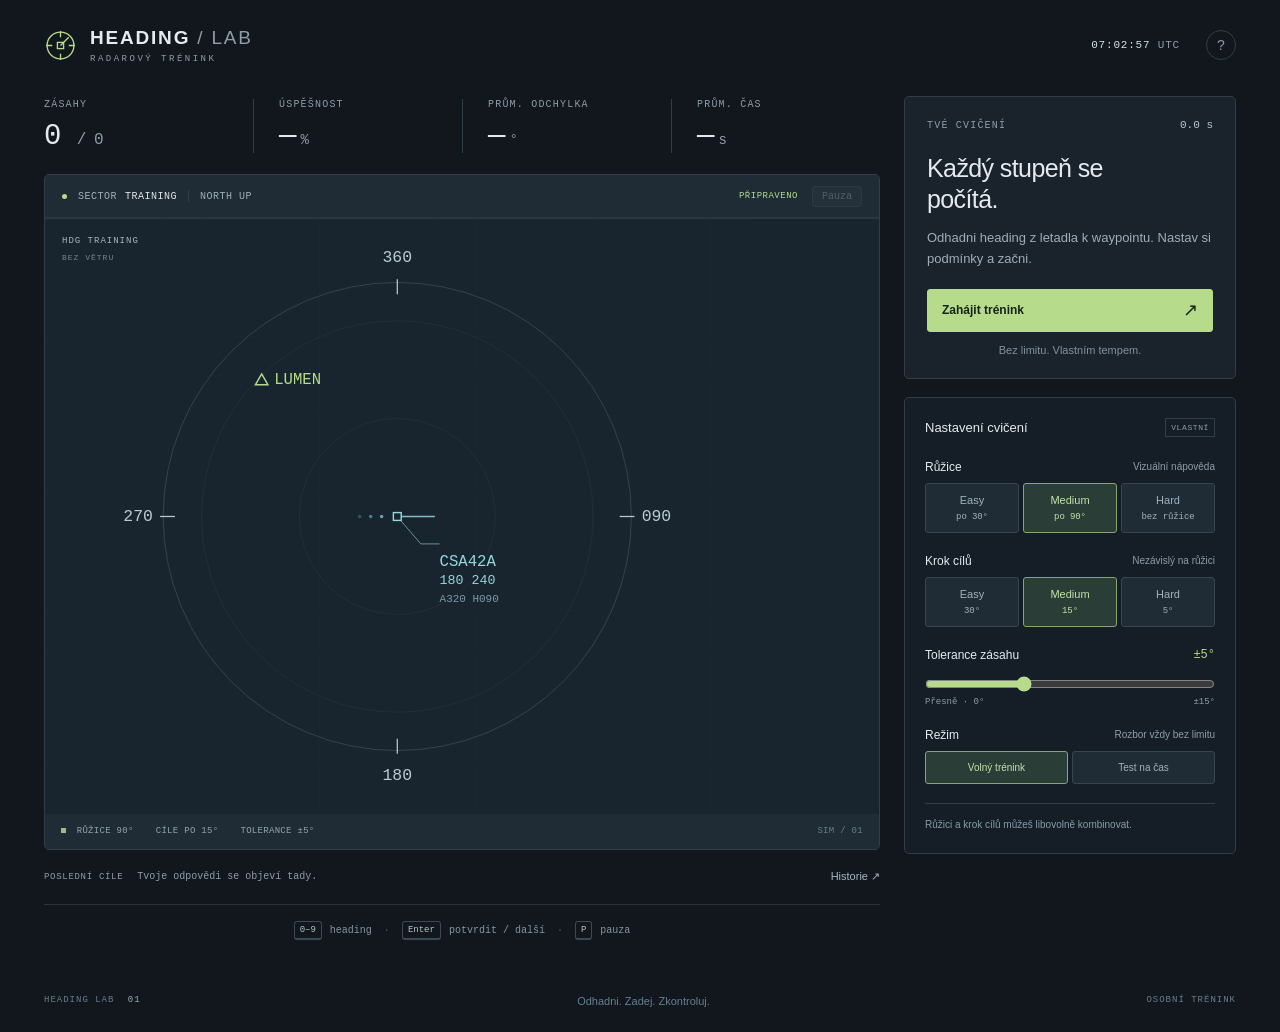
==== index.html @ 4c80f011 "Add files via upload" ====
<!doctype html>
<html lang="cs">
<head>
  <meta charset="utf-8">
  <meta name="viewport" content="width=device-width, initial-scale=1">
  <meta name="theme-color" content="#131a20">
  <meta name="description" content="Osobní radarový trénink odhadu headingů. Nezávisle nastavitelná růžice, krok cílů a tolerance zásahu.">
  <title>Heading Lab — radarový trénink</title>
  <link rel="icon" href="./favicon.svg" type="image/svg+xml">
  <link rel="stylesheet" href="./styles.css">
  <script defer src="./engine.js"></script>
  <script defer src="./app.js"></script>
</head>
<body>
  <header class="app-header">
    <a class="brand" href="./" aria-label="Heading Lab — úvod">
      <svg viewBox="0 0 32 32" aria-hidden="true"><circle cx="16" cy="16" r="13"/><path d="M16 2v6M30 16h-6M16 30v-6M2 16h6M16 16l8-8"/><rect x="13" y="13" width="6" height="6"/></svg>
      <span>HEADING<span class="brand-light"> / LAB</span><small>RADAROVÝ TRÉNINK</small></span>
    </a>
    <div class="header-right"><span class="utc"><span id="utc">00:00:00</span> UTC</span><button class="icon-button" id="help-button" aria-label="Jak hrát" title="Jak hrát">?</button></div>
  </header>

  <main class="workspace">
    <section class="radar-column" aria-label="Radar a průběžné výsledky">
      <div class="metrics" aria-label="Statistiky cvičení">
        <div class="metric"><span>ZÁSAHY</span><strong id="hits">0 <em>/ 0</em></strong></div>
        <div class="metric"><span>ÚSPĚŠNOST</span><strong id="accuracy">—<small>%</small></strong></div>
        <div class="metric"><span>PRŮM. ODCHYLKA</span><strong id="mean-error">—<small>°</small></strong></div>
        <div class="metric"><span>PRŮM. ČAS</span><strong id="mean-time">—<small>s</small></strong></div>
      </div>

      <div class="radar-panel">
        <div class="radar-toolbar"><div class="scope-title"><span class="status-dot"></span> SECTOR <b>TRAINING</b><span class="toolbar-divider"></span><span>NORTH UP</span></div><div class="radar-actions"><span id="phase-badge">PŘIPRAVENO</span><button id="pause-button" class="small-button" disabled>Pauza</button></div></div>
        <div class="time-track"><div id="time-fill"></div></div>
        <div class="scope" id="scope">
          <div class="scope-note">HDG TRAINING<span>BEZ VĚTRU</span></div>
          <svg id="radar" viewBox="0 0 900 760" role="img" aria-label="Radarový obraz. Letadlo uprostřed a cílový waypoint.">
            <defs>
              <pattern id="radar-grid" width="50" height="50" patternUnits="userSpaceOnUse"><path d="M50 0H0V50" fill="none" stroke="#26333d" stroke-width=".6"/></pattern>
            </defs>
            <rect width="900" height="760" fill="url(#radar-grid)" opacity=".4"/>
            <g id="range-rings" fill="none" stroke="#34414a" stroke-width="1" opacity=".45"><circle cx="450" cy="380" r="125"/><circle cx="450" cy="380" r="250"/></g>
            <g id="rose"></g>
            <g id="solution"></g>
            <g id="waypoint"></g>
            <g id="aircraft"></g>
          </svg>
          <div class="scope-legend" id="scope-legend" hidden><span><i class="correct-line"></i>Správný heading</span><span id="user-legend"><i class="user-line"></i>Tvůj heading</span></div>
          <div class="pause-overlay" id="pause-overlay" hidden><span class="pause-symbol">Ⅱ</span><h2>Chvilka pauzy.</h2><p>Čas stojí. Pokračuj, až budeš chtít.</p><button class="primary" id="resume-button">Pokračovat v tréninku</button></div>
        </div>
        <div class="radar-footer"><span><i class="tiny-square"></i> <b id="config-rose">RŮŽICE 90°</b></span><span id="config-step">CÍLE PO 15°</span><span id="config-tolerance">TOLERANCE ±5°</span><span class="radar-footer-right">SIM / 01</span></div>
      </div>

      <div class="recent-bar"><span>POSLEDNÍ CÍLE</span><div id="recent-answers"><span class="muted">Tvoje odpovědi se objeví tady.</span></div><button class="text-button" id="history-button">Historie ↗</button></div>
      <p class="keyboard-note"><kbd>0–9</kbd> heading <span>·</span> <kbd>Enter</kbd> potvrdit / další <span>·</span> <kbd>P</kbd> pauza</p>
    </section>

    <aside class="control-column" aria-label="Ovládání a nastavení">
      <section class="command-panel">
        <div class="panel-eyebrow"><span id="round-label">TVÉ CVIČENÍ</span><span class="live-clock" id="round-clock">00.0 s</span></div>
        <h1 id="task-title">Každý stupeň se počítá.</h1>
        <p class="task-copy" id="task-copy">Odhadni heading z letadla k waypointu. Nastav si podmínky a začni.</p>
        <div id="answer-area" hidden>
          <label class="input-label" for="heading-input">ZADEJ HEADING</label>
          <div class="heading-field"><span>HDG</span><input id="heading-input" type="text" inputmode="numeric" pattern="[0-9]*" maxlength="3" autocomplete="off" spellcheck="false" placeholder="–––" aria-describedby="input-error" aria-label="Heading od 000 do 360 stupňů"><span class="degree">°</span></div>
          <div class="input-error" id="input-error" aria-live="polite"></div>
          <div class="keypad" id="keypad" aria-label="Číselná klávesnice">
            <button data-key="1">1</button><button data-key="2">2</button><button data-key="3">3</button><button data-key="4">4</button><button data-key="5">5</button><button data-key="6">6</button><button data-key="7">7</button><button data-key="8">8</button><button data-key="9">9</button><button data-key="clear" class="key-special" aria-label="Vymazat heading">CLR</button><button data-key="0">0</button><button data-key="backspace" class="key-special" aria-label="Smazat poslední číslici">⌫</button>
          </div>
        </div>
        <div class="feedback" id="feedback" role="status" hidden></div>
        <button class="primary main-action" id="main-action">Zahájit trénink <span>↗</span></button>
        <button class="text-button end-action" id="end-button" hidden>Ukončit cvičení</button>
        <p class="start-note" id="start-note">Bez limitu. Vlastním tempem.</p>
      </section>

      <section class="settings-panel">
        <div class="settings-heading"><h2>Nastavení cvičení</h2><span id="settings-status">VLASTNÍ</span></div>
        <fieldset id="settings-fields">
          <legend class="sr-only">Nastavení pro další cvičení</legend>
          <div class="setting"><div class="setting-label">Růžice <span>Vizuální nápověda</span></div><div class="segments" role="group" aria-label="Obtížnost růžice"><button data-setting="rose" data-value="30" aria-pressed="false">Easy<small>po 30°</small></button><button data-setting="rose" data-value="90" aria-pressed="true">Medium<small>po 90°</small></button><button data-setting="rose" data-value="0" aria-pressed="false">Hard<small>bez růžice</small></button></div></div>
          <div class="setting"><div class="setting-label">Krok cílů <span>Nezávislý na růžici</span></div><div class="segments" role="group" aria-label="Jemnost cílů"><button data-setting="step" data-value="30" aria-pressed="false">Easy<small>30°</small></button><button data-setting="step" data-value="15" aria-pressed="true">Medium<small>15°</small></button><button data-setting="step" data-value="5" aria-pressed="false">Hard<small>5°</small></button></div></div>
          <div class="setting tolerance-setting"><label class="setting-label" for="tolerance">Tolerance zásahu <output id="tolerance-output" for="tolerance">±5°</output></label><input id="tolerance" type="range" min="0" max="15" step="1" value="5"><div class="range-labels"><span>Přesně · 0°</span><span>±15°</span></div></div>
          <div class="setting"><div class="setting-label">Režim <span>Rozbor vždy bez limitu</span></div><div class="segments mode-segments" role="group" aria-label="Herní režim"><button data-setting="mode" data-value="practice" aria-pressed="true">Volný trénink</button><button data-setting="mode" data-value="timed" aria-pressed="false">Test na čas</button></div><div id="duration-setting" hidden><label for="duration">Čas na odpovídání</label><select id="duration"><option value="60">60 sekund</option><option value="120" selected>120 sekund</option><option value="180">180 sekund</option></select></div></div>
        </fieldset>
        <p class="settings-footnote" id="settings-note">Růžici a krok cílů můžeš libovolně kombinovat.</p>
      </section>
    </aside>
  </main>
  <footer class="app-footer"><span>HEADING LAB <b>01</b></span><span>Odhadni. Zadej. Zkontroluj.</span><span>OSOBNÍ TRÉNINK</span></footer>

  <dialog id="help-dialog" class="modal"><div class="modal-heading"><span class="panel-eyebrow">BRIEFING</span><button class="icon-button close-dialog" aria-label="Zavřít nápovědu">×</button></div><h2>Odhad headingu.<br>V radarovém prostředí.</h2><p>Letadlo je vždy uprostřed, sever je nahoře. Tvým úkolem je určit heading od letadla k zelenému waypointu. Počítáme s bezvětřím: heading se shoduje se směrem k bodu.</p><ol><li>Nastav si zvlášť <b>růžici</b>, <b>krok cílů</b> a <b>toleranci</b>.</li><li>Zadej kurz <b>000–360°</b> a stiskni <b>Enter</b>. Sever můžeš zadat jako 000 i 360.</li><li>Porovnej zelenou spojnici s červeným směrem své odpovědi. Dalším Enterem pokračuj.</li></ol><p>V testu na čas ubíhá limit jen při odpovídání. Během rozboru, pauzy a po přepnutí do jiné karty se zastaví. Nezodpovězený cíl při vypršení času je chyba.</p><div class="help-colors"><span class="cyan">□ letadlo a jeho aktuální vektor</span><span class="green">△ cílový waypoint</span></div><p class="muted small-copy">Waypointy a letová data jsou cvičné. Vektor letadla znázorňuje jeho současný směr; hledáš nový heading k waypointu.</p></dialog>
  <dialog id="results-dialog" class="modal results-modal"><div class="modal-heading"><span class="panel-eyebrow" id="results-eyebrow">DEBRIEFING</span><button class="icon-button close-dialog" aria-label="Zavřít výsledky">×</button></div><h2 id="results-title">Hotovo pro dnešek.</h2><div id="results-content"></div></dialog>
</body>
</html>
---- styles.css ----
@charset "UTF-8";
:root{color-scheme:dark;--bg:#11171d;--panel:#1a232c;--panel-raised:#202c36;--radar:#19252e;--border:#303e48;--muted:#8d9da9;--text:#e4eaf0;--green:#b5db8b;--cyan:#95d8e0;--red:#fb8f91;--mono:"SFMono-Regular",Consolas,"Liberation Mono",monospace;--sans:Inter,-apple-system,BlinkMacSystemFont,"Segoe UI",sans-serif}
*{box-sizing:border-box}body{margin:0;background:var(--bg);color:var(--text);font-family:var(--sans);font-size:14px}button,input,select{font:inherit}button{cursor:pointer}button:disabled{cursor:default;opacity:.38}button,a,input,select{touch-action:manipulation}button{color:inherit}button:focus-visible,a:focus-visible,input:focus-visible,select:focus-visible{outline:2px solid var(--cyan);outline-offset:4px}button{transition:background .15s,border-color .15s}button:hover:not(:disabled){filter:brightness(1.12)}[hidden]{display:none!important}.app-header{height:90px;max-width:1560px;padding:0 44px;margin:auto;display:flex;align-items:center;justify-content:space-between}.brand{display:flex;gap:13px;align-items:center;text-decoration:none;color:var(--text);font-size:19px;font-weight:700;letter-spacing:1.8px}.brand>svg{width:33px;height:33px;stroke:var(--green);fill:none;stroke-width:1.3}.brand-light{font-weight:400;color:var(--muted)}.brand small{display:block;margin-top:5px;font-family:var(--mono);font-size:9px;letter-spacing:2.5px;color:var(--muted);font-weight:400}.header-right{display:flex;align-items:center;gap:26px}.utc{font:11px var(--mono);color:var(--muted);letter-spacing:.8px}.utc span{color:#d6e0e6}.icon-button{display:grid;place-items:center;background:transparent;border:1px solid var(--border);border-radius:50%;width:30px;height:30px;font-size:14px;color:var(--muted)}.workspace{display:grid;grid-template-columns:minmax(0,1fr) 332px;gap:24px;max-width:1560px;margin:auto;padding:6px 44px 0;align-items:start}.metrics{display:grid;grid-template-columns:repeat(4,1fr);margin:0 0 21px;padding:3px 0 0}.metric{padding-left:25px;border-left:1px solid var(--border)}.metric:first-child{padding-left:0;border:0}.metric>span{font:10px var(--mono);letter-spacing:1.2px;color:var(--muted);display:block;margin-bottom:10px}.metric strong{font:29px var(--mono);letter-spacing:-1px;font-weight:400}.metric strong em{font-size:16px;color:var(--muted);font-style:normal}.metric small{font-size:14px;color:var(--muted);margin-left:5px}.radar-panel{border:1px solid var(--border);border-radius:5px;overflow:hidden;background:var(--radar)}.radar-toolbar{display:flex;align-items:center;justify-content:space-between;gap:10px;min-height:42px;padding:7px 17px;background:#202c35;font:10px var(--mono);letter-spacing:.5px;color:#9fafba}.scope-title{display:flex;align-items:center;gap:8px}.scope-title b{color:#dce6ec;font-weight:400}.toolbar-divider{height:12px;width:1px;background:var(--border);margin:0 3px}.status-dot{width:5px;height:5px;background:var(--green);display:inline-block;border-radius:50%;margin-right:3px}.radar-actions{display:flex;align-items:center;gap:14px}#phase-badge{font-size:9px;color:var(--green)}.small-button{background:#2c3a44;border:1px solid #45535c;padding:4px 9px;border-radius:3px;font-size:10px;letter-spacing:0}.time-track{height:2px;background:#293840}.time-track>div{height:100%;background:var(--green);width:0;transition:width .1s linear}.time-track>div.warning{background:var(--red)}.scope{position:relative;aspect-ratio:900/760;max-height:calc(100vh - 305px);min-height:410px;overflow:hidden;background:var(--radar)}#radar{display:block;width:100%;height:100%}.scope-note{position:absolute;left:17px;top:17px;font:9px var(--mono);letter-spacing:1px;color:#a7b4bd;z-index:1}.scope-note span{display:block;color:#738691;margin-top:7px;font-size:8px}.scope-legend{position:absolute;bottom:17px;left:18px;display:flex;gap:20px;color:#b6c4cc;font:10px var(--mono)}.scope-legend span{display:flex;align-items:center;gap:7px}.scope-legend i{width:18px;display:inline-block}.correct-line{border-top:2px solid var(--green)}.user-line{border-top:2px dashed var(--red)}.radar-footer{min-height:35px;background:#202c35;display:flex;align-items:center;gap:22px;padding:8px 16px;color:#91a4af;font:9px var(--mono);letter-spacing:.3px}.radar-footer b{font-weight:400}.radar-footer-right{margin-left:auto;color:#697e89}.tiny-square{width:5px;height:5px;display:inline-block;background:#9bbd84;margin-right:5px}.recent-bar{display:flex;gap:14px;align-items:center;min-height:55px;border-bottom:1px solid #27333c;padding:9px 0;font:9px var(--mono);color:var(--muted);letter-spacing:.7px}.recent-bar>span{white-space:nowrap}.recent-bar>.text-button{margin-left:auto;flex-shrink:0;font-family:var(--sans);letter-spacing:0;font-size:11px}#recent-answers{display:flex;gap:6px;flex-wrap:wrap;align-items:center;min-width:0}.answer-chip{border:1px solid #3c5947;color:var(--green);padding:5px 6px;border-radius:3px;font-size:10px;letter-spacing:0}.answer-chip.miss{border-color:#654749;color:var(--red)}#recent-answers>.muted{font-size:10px;letter-spacing:0}.text-button{background:none;border:0;color:#a5b8c4;padding:4px 0}.keyboard-note{display:flex;align-items:center;justify-content:center;gap:8px;font:10px var(--mono);color:#8396a3;margin:16px 0}.keyboard-note>span{color:#4b5e6b;margin:0 4px}kbd{font:9px var(--mono);border:1px solid #394a55;border-bottom-width:2px;border-radius:3px;padding:3px 5px;color:#b6c3cb}.control-column{padding-top:0}.command-panel{background:var(--panel);border:1px solid var(--border);border-radius:5px;padding:22px}.panel-eyebrow{font:10px var(--mono);letter-spacing:1.2px;color:var(--muted);display:flex;justify-content:space-between;gap:10px;align-items:center}.live-clock{font-size:11px;color:#b5c7d1;letter-spacing:0}.command-panel h1{font-size:25px;font-weight:500;line-height:1.24;letter-spacing:-.6px;margin:22px 0 12px;max-width:240px}.task-copy{color:#9eadb8;font-size:13px;line-height:1.65;margin:0 0 19px}.task-copy b{color:var(--green);font-family:var(--mono);font-weight:500}.input-label{font:9px var(--mono);letter-spacing:1px;color:var(--muted);display:block;margin:17px 0 9px}.heading-field{display:flex;align-items:center;border:1px solid #536776;background:#121e27;border-radius:3px;min-height:77px;padding:7px 13px;color:#8198a8}.heading-field:focus-within{border-color:var(--cyan);box-shadow:0 0 0 1px #95d8e01a}.heading-field>span:first-child{font:11px var(--mono);letter-spacing:1px}.heading-field input{width:100%;min-width:0;appearance:none;background:transparent;border:0;color:var(--text);font:45px var(--mono);letter-spacing:5px;text-align:right;padding:0 8px 0 2px;outline:none}.heading-field input:focus-visible{outline:none}.heading-field input::placeholder{color:#506574;opacity:1}.degree{font:26px var(--mono);align-self:flex-start;margin-top:9px}.input-error{font-size:11px;color:var(--red);min-height:21px;padding-top:4px}.keypad{display:grid;grid-template-columns:repeat(3,1fr);gap:5px;margin-bottom:14px}.keypad button{height:40px;background:#25333e;border:1px solid #3b4c59;border-radius:3px;font:16px var(--mono);color:#d3e0e9}.keypad button:active{background:#3c5261}.keypad .key-special{color:#91a8b7;font-size:11px}.primary{border:1px solid var(--green);border-radius:3px;background:var(--green);color:#182416;font-size:12px;font-weight:650;min-height:43px;padding:11px 14px}.main-action{display:flex;width:100%;justify-content:space-between;align-items:center;gap:8px}.main-action span{font-size:18px;line-height:16px;font-weight:400}.start-note{text-align:center;color:#8092a0;font-size:11px;margin:12px 0 0}.end-action{display:block;margin:12px auto 0;font-size:11px;color:#91a3b0}.settings-panel{margin-top:18px;border:1px solid var(--border);border-radius:5px;background:#151e26;padding:20px}.settings-heading{display:flex;justify-content:space-between;align-items:center;margin-bottom:23px}.settings-heading h2{font-size:13px;font-weight:500;margin:0}.settings-heading>span{font:8px var(--mono);color:var(--muted);border:1px solid var(--border);padding:4px 5px;letter-spacing:.6px}fieldset{min-width:0;border:0;margin:0;padding:0}fieldset:disabled{opacity:.5}.setting{margin-bottom:21px}.setting:last-child{margin-bottom:0}.setting-label{display:flex;align-items:center;justify-content:space-between;gap:5px;font-size:12px;font-weight:500;margin-bottom:9px}.setting-label>span{font-size:10px;font-weight:400;color:var(--muted)}.segments{display:grid;grid-template-columns:repeat(3,1fr);gap:4px}.segments button{background:#202c35;border:1px solid #364651;border-radius:3px;padding:10px 3px;font-size:11px;color:#a0b1bd;font-weight:500}.segments button small{display:block;font:9px var(--mono);font-weight:400;margin-top:6px;letter-spacing:-.1px;white-space:nowrap}.segments button[aria-pressed=true]{background:#2a3d37;border-color:#88a475;color:#c4e2a8}.mode-segments{grid-template-columns:repeat(2,1fr)}.mode-segments button{padding:10px 4px;font-size:10px}.setting-label output{font:12px var(--mono);color:var(--green)}input[type=range]{accent-color:var(--green);width:100%;height:16px;margin:5px 0;cursor:pointer}.range-labels{display:flex;justify-content:space-between;font:9px var(--mono);color:var(--muted)}.settings-footnote{font-size:10px;line-height:1.6;color:#889ba8;margin:19px 0 0;border-top:1px solid var(--border);padding-top:13px}#duration-setting{display:flex;justify-content:space-between;align-items:center;margin-top:12px;font-size:10px;color:var(--muted)}select{border:1px solid #40515d;border-radius:3px;background:#202c35;color:var(--text);font-size:11px;padding:5px}.app-footer{max-width:1560px;margin:20px auto 0;padding:19px 44px 25px;display:flex;justify-content:space-between;font:9px var(--mono);letter-spacing:1px;color:#677e8d}.app-footer b{font-weight:400;color:#9aafb9;margin-left:7px}.app-footer>span:nth-child(2){font:11px var(--sans);letter-spacing:0}.feedback{background:#22372e;border:1px solid #456143;border-radius:3px;padding:14px;margin:18px 0 15px}.feedback.miss{background:#342a2e;border-color:#6c484e}.feedback-title{color:var(--green);display:flex;align-items:center;justify-content:space-between;font-size:13px;font-weight:500}.feedback.miss .feedback-title{color:var(--red)}.feedback-values{display:flex;gap:28px;margin-top:14px}.feedback-values span{color:#adbdb9;font:9px var(--mono);display:block}.feedback-values strong{font:24px var(--mono);display:block;color:#d7e6dc;font-weight:400;margin-top:5px}.feedback-values .wrong{color:var(--red)}.feedback-description{font-size:11px;line-height:1.5;color:#abbcaf;margin:12px 0 0}.feedback.miss .feedback-description{color:#c7b4b8}.pause-overlay{position:absolute;inset:0;background:#14212af2;backdrop-filter:blur(7px);z-index:3;display:flex;align-items:center;justify-content:center;flex-direction:column;text-align:center;padding:20px}.pause-overlay h2{font-size:24px;font-weight:400;margin:18px 0 0}.pause-overlay p{font-size:12px;color:var(--muted);margin:10px 0 23px}.pause-symbol{font:30px var(--mono);color:var(--green)}.muted{color:var(--muted)}.green{color:var(--green)}.cyan{color:var(--cyan)}.small-copy{font-size:11px!important}.sr-only{position:absolute;width:1px;height:1px;padding:0;margin:-1px;overflow:hidden;clip:rect(0,0,0,0);white-space:nowrap;border:0}.modal{color:var(--text);background:#1b2731;border:1px solid #4d606c;border-radius:6px;max-width:570px;width:calc(100% - 32px);padding:27px 30px;max-height:88vh;box-shadow:0 20px 100px #0005}.modal::backdrop{background:#071017bd;backdrop-filter:blur(4px)}.modal-heading{display:flex;align-items:center;justify-content:space-between}.modal h2{font-size:29px;font-weight:500;letter-spacing:-.7px;line-height:1.25;margin:20px 0}.modal p,.modal li{font-size:13px;line-height:1.8;color:#aebfc9}.modal b{color:#dfe8ee;font-weight:500}.modal ol{padding-left:21px}.modal li{padding-left:4px;margin-bottom:7px}.help-colors{display:flex;gap:15px;flex-wrap:wrap;font:10px var(--mono);padding:10px 0}.result-metrics{display:grid;grid-template-columns:repeat(2,1fr);gap:12px;margin:21px 0}.result-metric{border:1px solid var(--border);border-radius:4px;padding:17px}.result-metric>span{display:block;font:9px var(--mono);color:var(--muted);letter-spacing:.5px}.result-metric strong{display:block;font:28px var(--mono);margin-top:9px;font-weight:400}.result-metrics small{font-size:13px;color:var(--muted)}.results-config{font:10px var(--mono);color:#a0b5bf;line-height:1.8;margin-top:16px}.table-wrap{max-height:220px;overflow:auto;margin:20px 0}.result-table{width:100%;border-collapse:collapse;text-align:left;font:11px var(--mono)}.result-table th{position:sticky;top:0;background:#1b2731;font-weight:400;color:var(--muted);font-size:9px}.result-table td,.result-table th{padding:9px 5px;border-bottom:1px solid var(--border)}.result-table td:last-child,.result-table th:last-child{text-align:right}.result-table .hit{color:var(--green)}.result-table .miss{color:var(--red)}.results-modal .primary{width:100%;margin-top:5px}.history-row{border:1px solid var(--border);padding:16px;margin:11px 0;border-radius:4px}.history-row>div{display:flex;justify-content:space-between;gap:10px}.history-row strong{font:17px var(--mono);font-weight:400;color:var(--green)}.history-row p{font-size:10px;line-height:1.6;margin:8px 0 0}.history-row time{font:10px var(--mono);color:var(--muted)}
@media(min-width:1500px){.workspace{grid-template-columns:minmax(0,1fr) 350px;gap:30px}.command-panel{padding:25px}.keypad button{height:43px}.scope{max-height:760px;min-height:450px}.settings-panel{padding:22px}}
@media(max-width:1100px){.app-header{padding:0 25px;height:78px}.workspace{padding:5px 25px 0;gap:18px;grid-template-columns:minmax(0,1fr) 306px}.command-panel{padding:18px}.settings-panel{padding:17px}.metric{padding-left:14px}.metric>span{font-size:8px;letter-spacing:.5px}.metric strong{font-size:25px}.radar-toolbar{padding:8px 11px}.scope-title{gap:5px;font-size:8px}.radar-actions{gap:7px}.radar-footer{gap:12px;font-size:8px;padding:9px}.radar-footer-right{display:none}.scope{min-height:420px;max-height:none;aspect-ratio:1}.keyboard-note{gap:5px;font-size:9px;flex-wrap:wrap}.recent-bar{flex-wrap:wrap;gap:8px}.recent-bar>span{font-size:8px}.app-footer{padding:18px 25px}.scope-legend{gap:14px;font-size:9px}.metric strong em{font-size:13px}}
@media(max-width:780px){.workspace{grid-template-columns:1fr;padding:3px 17px 0;gap:17px}.app-header{height:76px;padding:0 18px}.brand{font-size:16px;letter-spacing:1px;gap:10px}.brand small{font-size:8px;letter-spacing:2px}.brand>svg{width:29px;height:29px}.utc{font-size:9px}.header-right{gap:14px}.metrics{margin-bottom:16px}.metric>span{font-size:8px}.metric strong{font-size:24px}.metric small{font-size:11px;margin-left:3px}.scope{min-height:0;aspect-ratio:900/760}.radar-footer{gap:15px}.scope-note{top:12px;left:12px;font-size:8px}.scope-note span{font-size:7px}.radar-toolbar{min-height:38px}.keyboard-note{display:none}.control-column{display:grid;grid-template-columns:minmax(0,1fr) minmax(0,1fr);gap:15px}.settings-panel{margin-top:0;padding:18px}.command-panel{padding:19px}.command-panel h1{font-size:23px;margin-top:17px}.setting-label{font-size:11px}.setting-label>span{font-size:9px}.segments button{font-size:10px}.app-footer>span:last-child{display:none}.app-footer{margin-top:8px;padding:19px 18px}.recent-bar{min-height:48px}.scope-legend{bottom:12px;left:12px}}
@media(max-width:560px){.workspace{padding:3px 12px 0}.app-header{padding:0 15px;height:73px}.utc{display:none}.metrics{margin:0 2px 16px}.metric{padding-left:11px}.metric>span{font-size:7px;letter-spacing:.2px;white-space:nowrap;margin-bottom:8px}.metric strong{font-size:22px}.metric strong em{font-size:12px}.metric small{font-size:10px}.scope-title{gap:4px}.scope-title .toolbar-divider,.scope-title>span:last-child{display:none}.scope-note{font-size:7px;letter-spacing:.5px}.scope-note span{font-size:6px}.radar-toolbar{min-height:36px;padding:7px 10px}.radar-actions{font-size:8px;gap:8px}.small-button{font-size:9px;padding:4px 7px}.radar-footer{font-size:7px;gap:12px;padding:8px 10px}.control-column{display:block}.settings-panel{margin-top:15px;padding:21px}.command-panel{padding:22px}.command-panel h1{max-width:none;font-size:24px;margin:18px 0 9px}.task-copy{margin-bottom:15px}.heading-field{min-height:70px}.heading-field input{font-size:43px;letter-spacing:7px}.keypad button{height:43px}.keypad{gap:6px}.setting-label{font-size:12px}.setting-label>span{font-size:10px}.segments button{font-size:12px;padding:12px 4px}.segments button small{font-size:10px}.mode-segments button{font-size:11px}.scope-legend{font-size:7px;gap:12px;bottom:10px}.scope-legend i{width:14px}.scope-legend span{gap:5px}.feedback-values{gap:45px}.app-footer{font-size:8px;padding:17px 15px;letter-spacing:.5px}.app-footer>span:nth-child(2){font-size:10px}.modal{padding:22px}.modal h2{font-size:25px}.result-table{font-size:10px}.result-table td,.result-table th{padding:9px 3px}.recent-bar{gap:8px}.answer-chip{padding:4px;font-size:9px}.recent-bar>span{font-size:7px}#recent-answers{gap:4px}.recent-bar .text-button{font-size:10px}#recent-answers>.muted{font-size:9px}.recent-bar>span{margin-right:0}.pause-overlay h2{font-size:21px}.pause-overlay p{font-size:10px}}
@media(max-width:560px){#rose text{font-size:25px}#waypoint text{font-size:25px}#aircraft text{font-size:23px}#aircraft text:nth-last-child(2){font-size:20px}#aircraft text:last-child{font-size:17px}}
@media(prefers-reduced-motion:reduce){*{transition:none!important;scroll-behavior:auto!important}}
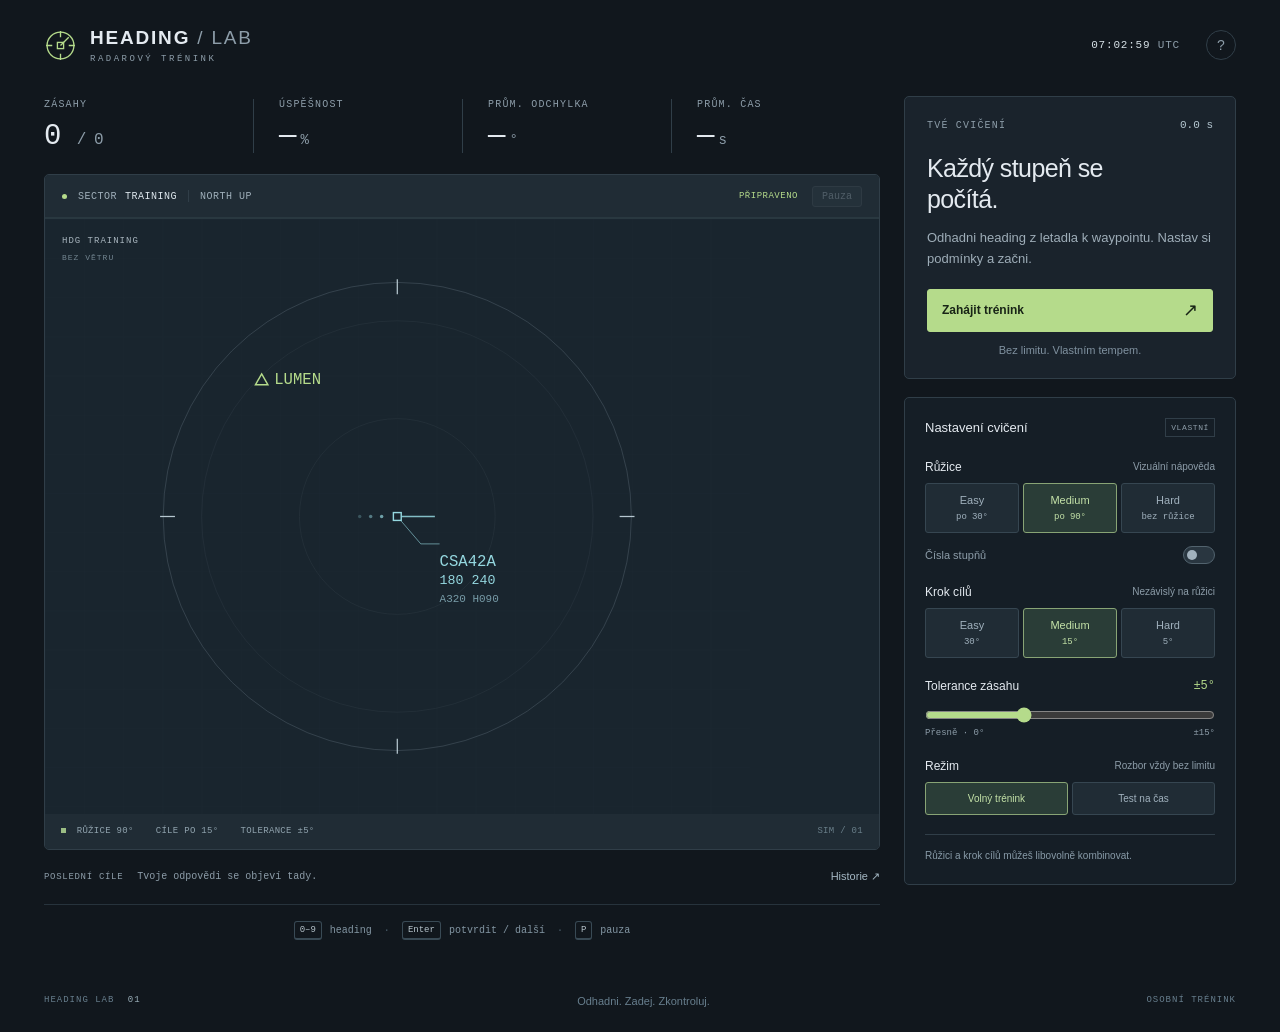
==== commit 2ada21a3: "Add files via upload" ====
--- a/index.html
+++ b/index.html
@@ -78,7 +78,7 @@
         <div class="settings-heading"><h2>Nastavení cvičení</h2><span id="settings-status">VLASTNÍ</span></div>
         <fieldset id="settings-fields">
           <legend class="sr-only">Nastavení pro další cvičení</legend>
-          <div class="setting"><div class="setting-label">Růžice <span>Vizuální nápověda</span></div><div class="segments" role="group" aria-label="Obtížnost růžice"><button data-setting="rose" data-value="30" aria-pressed="false">Easy<small>po 30°</small></button><button data-setting="rose" data-value="90" aria-pressed="true">Medium<small>po 90°</small></button><button data-setting="rose" data-value="0" aria-pressed="false">Hard<small>bez růžice</small></button></div></div>
+          <div class="setting"><div class="setting-label">Růžice <span>Vizuální nápověda</span></div><div class="segments" role="group" aria-label="Obtížnost růžice"><button data-setting="rose" data-value="30" aria-pressed="false">Easy<small>po 30°</small></button><button data-setting="rose" data-value="90" aria-pressed="true">Medium<small>po 90°</small></button><button data-setting="rose" data-value="0" aria-pressed="false">Hard<small>bez růžice</small></button></div><label class="rose-numbers-toggle"><span>Čísla stupňů</span><span class="switch-control"><input id="rose-numbers" type="checkbox" aria-label="Zobrazit čísla stupňů"><span class="switch-track" aria-hidden="true"></span></span></label></div>
           <div class="setting"><div class="setting-label">Krok cílů <span>Nezávislý na růžici</span></div><div class="segments" role="group" aria-label="Jemnost cílů"><button data-setting="step" data-value="30" aria-pressed="false">Easy<small>30°</small></button><button data-setting="step" data-value="15" aria-pressed="true">Medium<small>15°</small></button><button data-setting="step" data-value="5" aria-pressed="false">Hard<small>5°</small></button></div></div>
           <div class="setting tolerance-setting"><label class="setting-label" for="tolerance">Tolerance zásahu <output id="tolerance-output" for="tolerance">±5°</output></label><input id="tolerance" type="range" min="0" max="15" step="1" value="5"><div class="range-labels"><span>Přesně · 0°</span><span>±15°</span></div></div>
           <div class="setting"><div class="setting-label">Režim <span>Rozbor vždy bez limitu</span></div><div class="segments mode-segments" role="group" aria-label="Herní režim"><button data-setting="mode" data-value="practice" aria-pressed="true">Volný trénink</button><button data-setting="mode" data-value="timed" aria-pressed="false">Test na čas</button></div><div id="duration-setting" hidden><label for="duration">Čas na odpovídání</label><select id="duration"><option value="60">60 sekund</option><option value="120" selected>120 sekund</option><option value="180">180 sekund</option></select></div></div>
--- a/styles.css
+++ b/styles.css
@@ -6,4 +6,5 @@
 @media(max-width:780px){.workspace{grid-template-columns:1fr;padding:3px 17px 0;gap:17px}.app-header{height:76px;padding:0 18px}.brand{font-size:16px;letter-spacing:1px;gap:10px}.brand small{font-size:8px;letter-spacing:2px}.brand>svg{width:29px;height:29px}.utc{font-size:9px}.header-right{gap:14px}.metrics{margin-bottom:16px}.metric>span{font-size:8px}.metric strong{font-size:24px}.metric small{font-size:11px;margin-left:3px}.scope{min-height:0;aspect-ratio:900/760}.radar-footer{gap:15px}.scope-note{top:12px;left:12px;font-size:8px}.scope-note span{font-size:7px}.radar-toolbar{min-height:38px}.keyboard-note{display:none}.control-column{display:grid;grid-template-columns:minmax(0,1fr) minmax(0,1fr);gap:15px}.settings-panel{margin-top:0;padding:18px}.command-panel{padding:19px}.command-panel h1{font-size:23px;margin-top:17px}.setting-label{font-size:11px}.setting-label>span{font-size:9px}.segments button{font-size:10px}.app-footer>span:last-child{display:none}.app-footer{margin-top:8px;padding:19px 18px}.recent-bar{min-height:48px}.scope-legend{bottom:12px;left:12px}}
 @media(max-width:560px){.workspace{padding:3px 12px 0}.app-header{padding:0 15px;height:73px}.utc{display:none}.metrics{margin:0 2px 16px}.metric{padding-left:11px}.metric>span{font-size:7px;letter-spacing:.2px;white-space:nowrap;margin-bottom:8px}.metric strong{font-size:22px}.metric strong em{font-size:12px}.metric small{font-size:10px}.scope-title{gap:4px}.scope-title .toolbar-divider,.scope-title>span:last-child{display:none}.scope-note{font-size:7px;letter-spacing:.5px}.scope-note span{font-size:6px}.radar-toolbar{min-height:36px;padding:7px 10px}.radar-actions{font-size:8px;gap:8px}.small-button{font-size:9px;padding:4px 7px}.radar-footer{font-size:7px;gap:12px;padding:8px 10px}.control-column{display:block}.settings-panel{margin-top:15px;padding:21px}.command-panel{padding:22px}.command-panel h1{max-width:none;font-size:24px;margin:18px 0 9px}.task-copy{margin-bottom:15px}.heading-field{min-height:70px}.heading-field input{font-size:43px;letter-spacing:7px}.keypad button{height:43px}.keypad{gap:6px}.setting-label{font-size:12px}.setting-label>span{font-size:10px}.segments button{font-size:12px;padding:12px 4px}.segments button small{font-size:10px}.mode-segments button{font-size:11px}.scope-legend{font-size:7px;gap:12px;bottom:10px}.scope-legend i{width:14px}.scope-legend span{gap:5px}.feedback-values{gap:45px}.app-footer{font-size:8px;padding:17px 15px;letter-spacing:.5px}.app-footer>span:nth-child(2){font-size:10px}.modal{padding:22px}.modal h2{font-size:25px}.result-table{font-size:10px}.result-table td,.result-table th{padding:9px 3px}.recent-bar{gap:8px}.answer-chip{padding:4px;font-size:9px}.recent-bar>span{font-size:7px}#recent-answers{gap:4px}.recent-bar .text-button{font-size:10px}#recent-answers>.muted{font-size:9px}.recent-bar>span{margin-right:0}.pause-overlay h2{font-size:21px}.pause-overlay p{font-size:10px}}
 @media(max-width:560px){#rose text{font-size:25px}#waypoint text{font-size:25px}#aircraft text{font-size:23px}#aircraft text:nth-last-child(2){font-size:20px}#aircraft text:last-child{font-size:17px}}
+.rose-numbers-toggle{display:flex;align-items:center;justify-content:space-between;margin-top:13px;color:var(--muted);font-size:11px;cursor:pointer}.switch-control{position:relative;display:inline-block;width:32px;height:18px;flex-shrink:0}.switch-control input{position:absolute;inset:0;width:100%;height:100%;opacity:0;cursor:pointer;margin:0;z-index:1}.switch-track{display:block;width:100%;height:100%;border:1px solid #52636e;border-radius:12px;background:#293640}.switch-track:after{content:"";position:absolute;top:4px;left:4px;width:10px;height:10px;border-radius:50%;background:#a1b1bd;transition:transform .15s}.switch-control input:checked+.switch-track{background:#3b5740;border-color:var(--green)}.switch-control input:checked+.switch-track:after{transform:translateX(14px);background:var(--green)}.switch-control input:focus-visible+.switch-track{outline:2px solid var(--cyan);outline-offset:4px}.rose-numbers-toggle:has(input:disabled){cursor:default}
 @media(prefers-reduced-motion:reduce){*{transition:none!important;scroll-behavior:auto!important}}
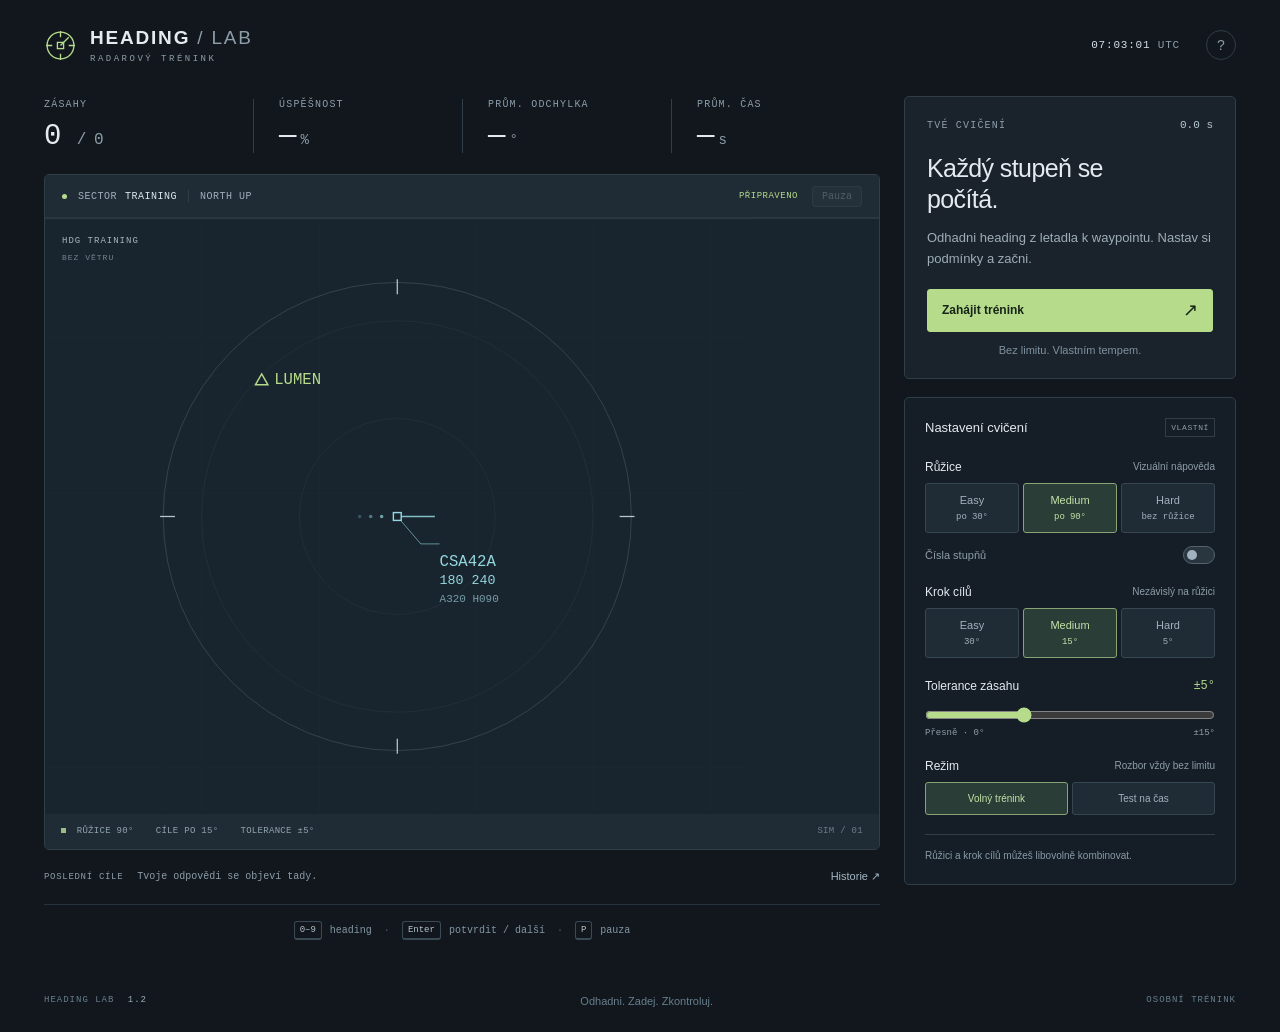
==== commit d5a102a4: "Add files via upload" ====
--- a/index.html
+++ b/index.html
@@ -7,9 +7,9 @@
   <meta name="description" content="Osobní radarový trénink odhadu headingů. Nezávisle nastavitelná růžice, krok cílů a tolerance zásahu.">
   <title>Heading Lab — radarový trénink</title>
   <link rel="icon" href="./favicon.svg" type="image/svg+xml">
-  <link rel="stylesheet" href="./styles.css">
-  <script defer src="./engine.js"></script>
-  <script defer src="./app.js"></script>
+  <link rel="stylesheet" href="./styles.css?v=1.2">
+  <script defer src="./engine.js?v=1.2"></script>
+  <script defer src="./app.js?v=1.2"></script>
 </head>
 <body>
   <header class="app-header">
@@ -87,7 +87,7 @@
       </section>
     </aside>
   </main>
-  <footer class="app-footer"><span>HEADING LAB <b>01</b></span><span>Odhadni. Zadej. Zkontroluj.</span><span>OSOBNÍ TRÉNINK</span></footer>
+  <footer class="app-footer"><span>HEADING LAB <b>1.2</b></span><span>Odhadni. Zadej. Zkontroluj.</span><span>OSOBNÍ TRÉNINK</span></footer>
 
   <dialog id="help-dialog" class="modal"><div class="modal-heading"><span class="panel-eyebrow">BRIEFING</span><button class="icon-button close-dialog" aria-label="Zavřít nápovědu">×</button></div><h2>Odhad headingu.<br>V radarovém prostředí.</h2><p>Letadlo je vždy uprostřed, sever je nahoře. Tvým úkolem je určit heading od letadla k zelenému waypointu. Počítáme s bezvětřím: heading se shoduje se směrem k bodu.</p><ol><li>Nastav si zvlášť <b>růžici</b>, <b>krok cílů</b> a <b>toleranci</b>.</li><li>Zadej kurz <b>000–360°</b> a stiskni <b>Enter</b>. Sever můžeš zadat jako 000 i 360.</li><li>Porovnej zelenou spojnici s červeným směrem své odpovědi. Dalším Enterem pokračuj.</li></ol><p>V testu na čas ubíhá limit jen při odpovídání. Během rozboru, pauzy a po přepnutí do jiné karty se zastaví. Nezodpovězený cíl při vypršení času je chyba.</p><div class="help-colors"><span class="cyan">□ letadlo a jeho aktuální vektor</span><span class="green">△ cílový waypoint</span></div><p class="muted small-copy">Waypointy a letová data jsou cvičné. Vektor letadla znázorňuje jeho současný směr; hledáš nový heading k waypointu.</p></dialog>
   <dialog id="results-dialog" class="modal results-modal"><div class="modal-heading"><span class="panel-eyebrow" id="results-eyebrow">DEBRIEFING</span><button class="icon-button close-dialog" aria-label="Zavřít výsledky">×</button></div><h2 id="results-title">Hotovo pro dnešek.</h2><div id="results-content"></div></dialog>
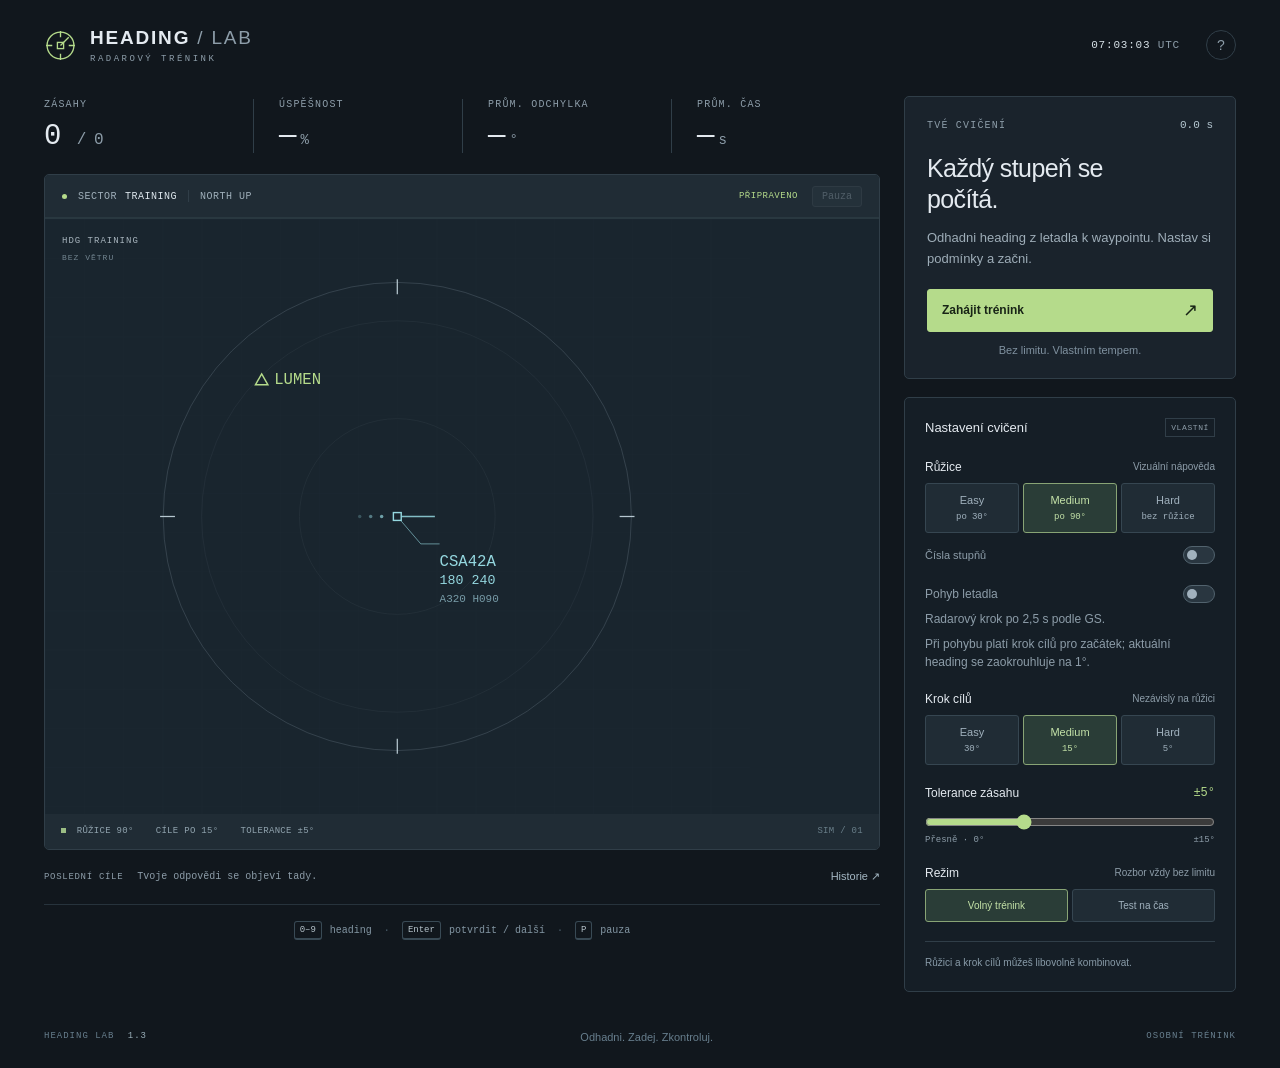
==== commit 9a1f30d0: "Add files via upload" ====
--- a/index.html
+++ b/index.html
@@ -7,9 +7,9 @@
   <meta name="description" content="Osobní radarový trénink odhadu headingů. Nezávisle nastavitelná růžice, krok cílů a tolerance zásahu.">
   <title>Heading Lab — radarový trénink</title>
   <link rel="icon" href="./favicon.svg" type="image/svg+xml">
-  <link rel="stylesheet" href="./styles.css?v=1.2">
-  <script defer src="./engine.js?v=1.2"></script>
-  <script defer src="./app.js?v=1.2"></script>
+  <link rel="stylesheet" href="./styles.css?v=1.3">
+  <script defer src="./engine.js?v=1.3"></script>
+  <script defer src="./app.js?v=1.3"></script>
 </head>
 <body>
   <header class="app-header">
@@ -33,8 +33,8 @@
         <div class="radar-toolbar"><div class="scope-title"><span class="status-dot"></span> SECTOR <b>TRAINING</b><span class="toolbar-divider"></span><span>NORTH UP</span></div><div class="radar-actions"><span id="phase-badge">PŘIPRAVENO</span><button id="pause-button" class="small-button" disabled>Pauza</button></div></div>
         <div class="time-track"><div id="time-fill"></div></div>
         <div class="scope" id="scope">
-          <div class="scope-note">HDG TRAINING<span>BEZ VĚTRU</span></div>
-          <svg id="radar" viewBox="0 0 900 760" role="img" aria-label="Radarový obraz. Letadlo uprostřed a cílový waypoint.">
+          <div class="scope-note">HDG TRAINING<span>BEZ VĚTRU</span><span id="motion-indicator" hidden>RADAR 2,5 S · VNĚJŠÍ KRUH 10 NM</span></div>
+          <svg id="radar" viewBox="0 0 900 760" role="img" aria-label="Radarový obraz. Letadlo a cílový waypoint.">
             <defs>
               <pattern id="radar-grid" width="50" height="50" patternUnits="userSpaceOnUse"><path d="M50 0H0V50" fill="none" stroke="#26333d" stroke-width=".6"/></pattern>
             </defs>
@@ -79,6 +79,7 @@
         <fieldset id="settings-fields">
           <legend class="sr-only">Nastavení pro další cvičení</legend>
           <div class="setting"><div class="setting-label">Růžice <span>Vizuální nápověda</span></div><div class="segments" role="group" aria-label="Obtížnost růžice"><button data-setting="rose" data-value="30" aria-pressed="false">Easy<small>po 30°</small></button><button data-setting="rose" data-value="90" aria-pressed="true">Medium<small>po 90°</small></button><button data-setting="rose" data-value="0" aria-pressed="false">Hard<small>bez růžice</small></button></div><label class="rose-numbers-toggle"><span>Čísla stupňů</span><span class="switch-control"><input id="rose-numbers" type="checkbox" aria-label="Zobrazit čísla stupňů"><span class="switch-track" aria-hidden="true"></span></span></label></div>
+          <div class="setting motion-setting"><label class="rose-numbers-toggle"><span>Pohyb letadla</span><span class="switch-control"><input id="moving-aircraft" type="checkbox" aria-label="Pohyb letadla"><span class="switch-track" aria-hidden="true"></span></span></label><p class="motion-note">Radarový krok po 2,5 s podle GS.</p><p class="motion-note">Při pohybu platí krok cílů pro začátek; aktuální heading se zaokrouhluje na 1°.</p></div>
           <div class="setting"><div class="setting-label">Krok cílů <span>Nezávislý na růžici</span></div><div class="segments" role="group" aria-label="Jemnost cílů"><button data-setting="step" data-value="30" aria-pressed="false">Easy<small>30°</small></button><button data-setting="step" data-value="15" aria-pressed="true">Medium<small>15°</small></button><button data-setting="step" data-value="5" aria-pressed="false">Hard<small>5°</small></button></div></div>
           <div class="setting tolerance-setting"><label class="setting-label" for="tolerance">Tolerance zásahu <output id="tolerance-output" for="tolerance">±5°</output></label><input id="tolerance" type="range" min="0" max="15" step="1" value="5"><div class="range-labels"><span>Přesně · 0°</span><span>±15°</span></div></div>
           <div class="setting"><div class="setting-label">Režim <span>Rozbor vždy bez limitu</span></div><div class="segments mode-segments" role="group" aria-label="Herní režim"><button data-setting="mode" data-value="practice" aria-pressed="true">Volný trénink</button><button data-setting="mode" data-value="timed" aria-pressed="false">Test na čas</button></div><div id="duration-setting" hidden><label for="duration">Čas na odpovídání</label><select id="duration"><option value="60">60 sekund</option><option value="120" selected>120 sekund</option><option value="180">180 sekund</option></select></div></div>
@@ -87,9 +88,9 @@
       </section>
     </aside>
   </main>
-  <footer class="app-footer"><span>HEADING LAB <b>1.2</b></span><span>Odhadni. Zadej. Zkontroluj.</span><span>OSOBNÍ TRÉNINK</span></footer>
+  <footer class="app-footer"><span>HEADING LAB <b>1.3</b></span><span>Odhadni. Zadej. Zkontroluj.</span><span>OSOBNÍ TRÉNINK</span></footer>
 
-  <dialog id="help-dialog" class="modal"><div class="modal-heading"><span class="panel-eyebrow">BRIEFING</span><button class="icon-button close-dialog" aria-label="Zavřít nápovědu">×</button></div><h2>Odhad headingu.<br>V radarovém prostředí.</h2><p>Letadlo je vždy uprostřed, sever je nahoře. Tvým úkolem je určit heading od letadla k zelenému waypointu. Počítáme s bezvětřím: heading se shoduje se směrem k bodu.</p><ol><li>Nastav si zvlášť <b>růžici</b>, <b>krok cílů</b> a <b>toleranci</b>.</li><li>Zadej kurz <b>000–360°</b> a stiskni <b>Enter</b>. Sever můžeš zadat jako 000 i 360.</li><li>Porovnej zelenou spojnici s červeným směrem své odpovědi. Dalším Enterem pokračuj.</li></ol><p>V testu na čas ubíhá limit jen při odpovídání. Během rozboru, pauzy a po přepnutí do jiné karty se zastaví. Nezodpovězený cíl při vypršení času je chyba.</p><div class="help-colors"><span class="cyan">□ letadlo a jeho aktuální vektor</span><span class="green">△ cílový waypoint</span></div><p class="muted small-copy">Waypointy a letová data jsou cvičné. Vektor letadla znázorňuje jeho současný směr; hledáš nový heading k waypointu.</p></dialog>
+  <dialog id="help-dialog" class="modal"><div class="modal-heading"><span class="panel-eyebrow">BRIEFING</span><button class="icon-button close-dialog" aria-label="Zavřít nápovědu">×</button></div><h2>Odhad headingu.<br>V radarovém prostředí.</h2><p>Na začátku je letadlo uprostřed, sever je nahoře. Tvým úkolem je určit heading od letadla k zelenému waypointu. Počítáme s bezvětřím: heading se shoduje se směrem k bodu.</p><ol><li>Nastav si zvlášť <b>růžici</b>, <b>krok cílů</b> a <b>toleranci</b>.</li><li>Zadej kurz <b>000–360°</b> a stiskni <b>Enter</b>. Sever můžeš zadat jako 000 i 360.</li><li>Porovnej zelenou spojnici s červeným směrem své odpovědi. Dalším Enterem pokračuj.</li></ol><p>Volba <b>Pohyb letadla</b> zapne radarové kroky po 2,5 s podle GS v labelu. Waypoint zůstává na místě, růžice sleduje letadlo. Krok cílů určuje výchozí směr; aktuální heading se při pohybu zaokrouhluje na celé stupně. Hodnotí se poloha z posledního zobrazeného radarového kroku při odeslání odpovědi. Pohyb se při pauze i rozboru zastaví.</p><p>V testu na čas ubíhá limit jen při odpovídání. Během rozboru, pauzy a po přepnutí do jiné karty se zastaví. Nezodpovězený cíl při vypršení času je chyba.</p><div class="help-colors"><span class="cyan">□ letadlo a jeho aktuální vektor</span><span class="green">△ cílový waypoint</span></div><p class="muted small-copy">Waypointy a letová data jsou cvičné. Vektor letadla znázorňuje jeho současný směr; hledáš nový heading k waypointu.</p></dialog>
   <dialog id="results-dialog" class="modal results-modal"><div class="modal-heading"><span class="panel-eyebrow" id="results-eyebrow">DEBRIEFING</span><button class="icon-button close-dialog" aria-label="Zavřít výsledky">×</button></div><h2 id="results-title">Hotovo pro dnešek.</h2><div id="results-content"></div></dialog>
 </body>
 </html>
--- a/styles.css
+++ b/styles.css
@@ -7,4 +7,5 @@
 @media(max-width:560px){.workspace{padding:3px 12px 0}.app-header{padding:0 15px;height:73px}.utc{display:none}.metrics{margin:0 2px 16px}.metric{padding-left:11px}.metric>span{font-size:7px;letter-spacing:.2px;white-space:nowrap;margin-bottom:8px}.metric strong{font-size:22px}.metric strong em{font-size:12px}.metric small{font-size:10px}.scope-title{gap:4px}.scope-title .toolbar-divider,.scope-title>span:last-child{display:none}.scope-note{font-size:7px;letter-spacing:.5px}.scope-note span{font-size:6px}.radar-toolbar{min-height:36px;padding:7px 10px}.radar-actions{font-size:8px;gap:8px}.small-button{font-size:9px;padding:4px 7px}.radar-footer{font-size:7px;gap:12px;padding:8px 10px}.control-column{display:block}.settings-panel{margin-top:15px;padding:21px}.command-panel{padding:22px}.command-panel h1{max-width:none;font-size:24px;margin:18px 0 9px}.task-copy{margin-bottom:15px}.heading-field{min-height:70px}.heading-field input{font-size:43px;letter-spacing:7px}.keypad button{height:43px}.keypad{gap:6px}.setting-label{font-size:12px}.setting-label>span{font-size:10px}.segments button{font-size:12px;padding:12px 4px}.segments button small{font-size:10px}.mode-segments button{font-size:11px}.scope-legend{font-size:7px;gap:12px;bottom:10px}.scope-legend i{width:14px}.scope-legend span{gap:5px}.feedback-values{gap:45px}.app-footer{font-size:8px;padding:17px 15px;letter-spacing:.5px}.app-footer>span:nth-child(2){font-size:10px}.modal{padding:22px}.modal h2{font-size:25px}.result-table{font-size:10px}.result-table td,.result-table th{padding:9px 3px}.recent-bar{gap:8px}.answer-chip{padding:4px;font-size:9px}.recent-bar>span{font-size:7px}#recent-answers{gap:4px}.recent-bar .text-button{font-size:10px}#recent-answers>.muted{font-size:9px}.recent-bar>span{margin-right:0}.pause-overlay h2{font-size:21px}.pause-overlay p{font-size:10px}}
 @media(max-width:560px){#rose text{font-size:25px}#waypoint text{font-size:25px}#aircraft text{font-size:23px}#aircraft text:nth-last-child(2){font-size:20px}#aircraft text:last-child{font-size:17px}}
 .rose-numbers-toggle{display:flex;align-items:center;justify-content:space-between;margin-top:13px;color:var(--muted);font-size:11px;cursor:pointer}.switch-control{position:relative;display:inline-block;width:32px;height:18px;flex-shrink:0}.switch-control input{position:absolute;inset:0;width:100%;height:100%;opacity:0;cursor:pointer;margin:0;z-index:1}.switch-track{display:block;width:100%;height:100%;border:1px solid #52636e;border-radius:12px;background:#293640}.switch-track:after{content:"";position:absolute;top:4px;left:4px;width:10px;height:10px;border-radius:50%;background:#a1b1bd;transition:transform .15s}.switch-control input:checked+.switch-track{background:#3b5740;border-color:var(--green)}.switch-control input:checked+.switch-track:after{transform:translateX(14px);background:var(--green)}.switch-control input:focus-visible+.switch-track{outline:2px solid var(--cyan);outline-offset:4px}.rose-numbers-toggle:has(input:disabled){cursor:default}
+.motion-setting .rose-numbers-toggle{font-size:12px}.motion-note{font-size:12px;color:var(--muted);line-height:1.5;margin:7px 0 0}
 @media(prefers-reduced-motion:reduce){*{transition:none!important;scroll-behavior:auto!important}}
